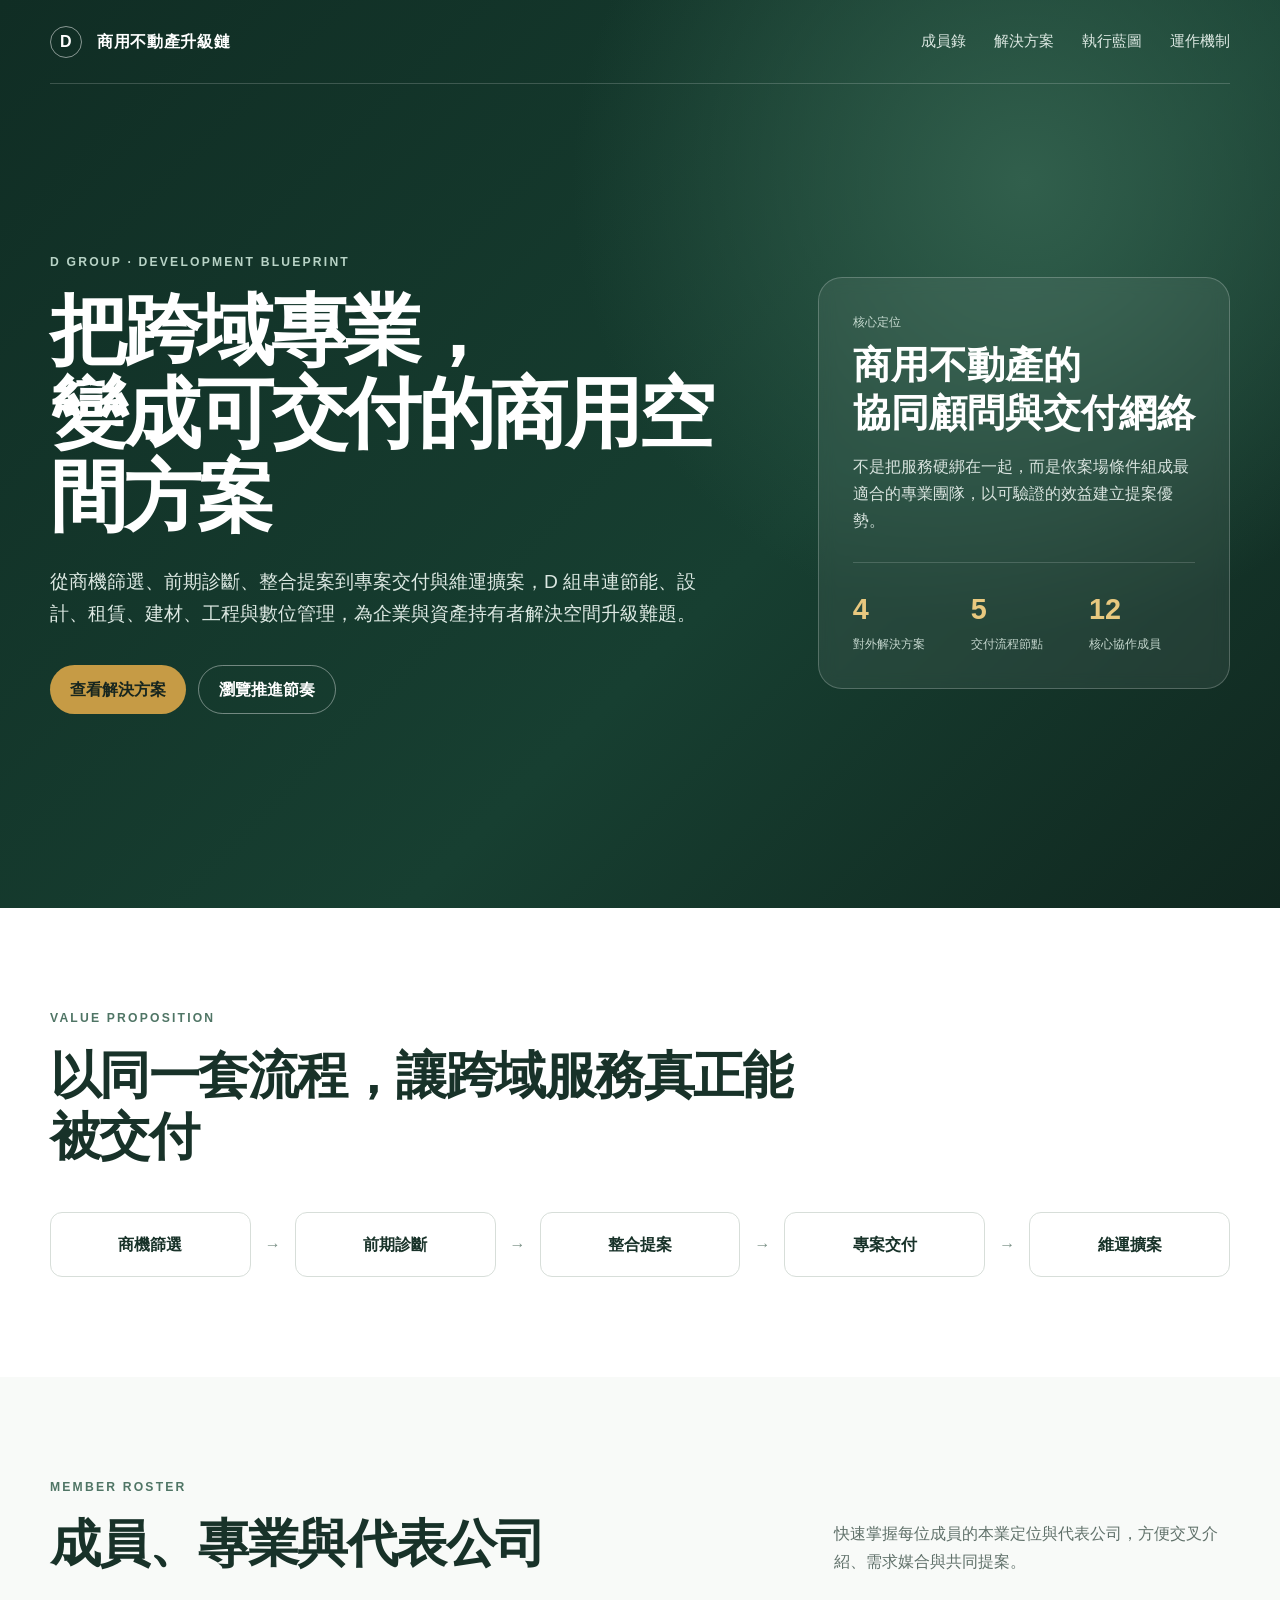
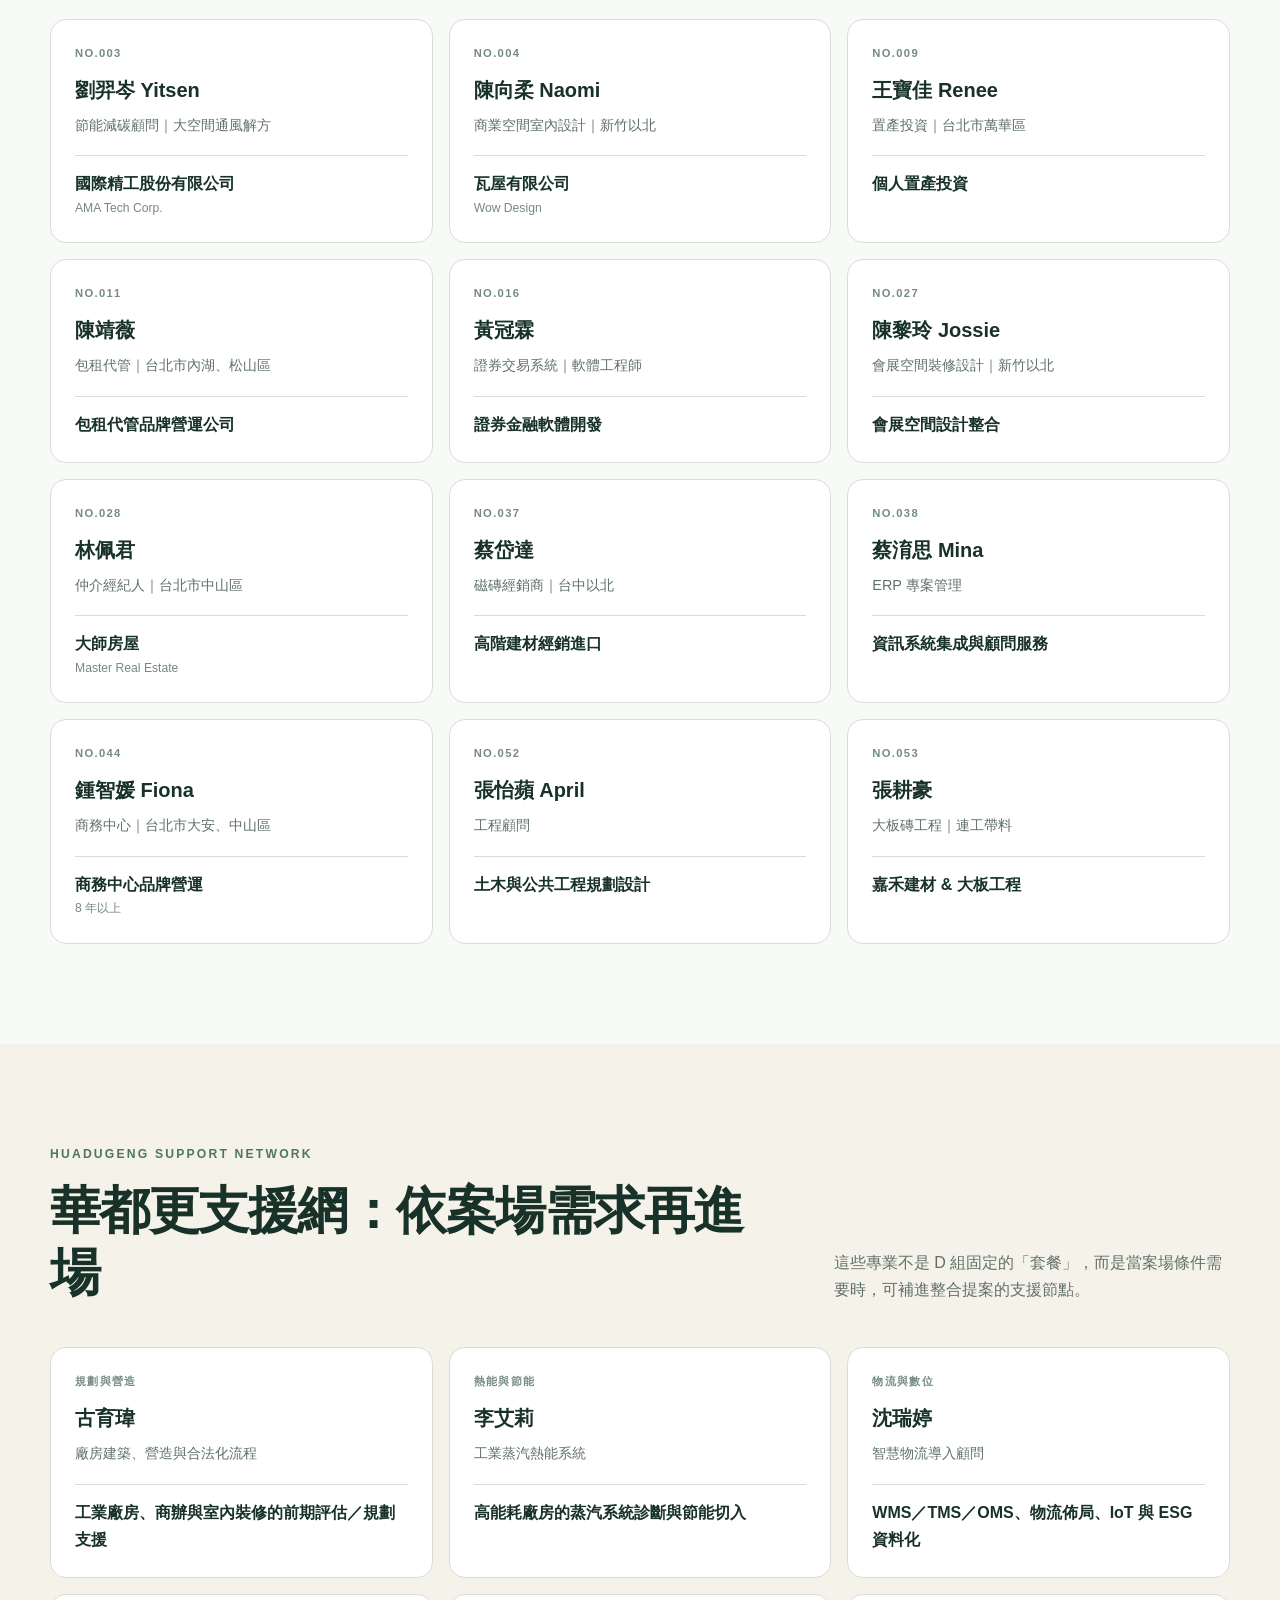
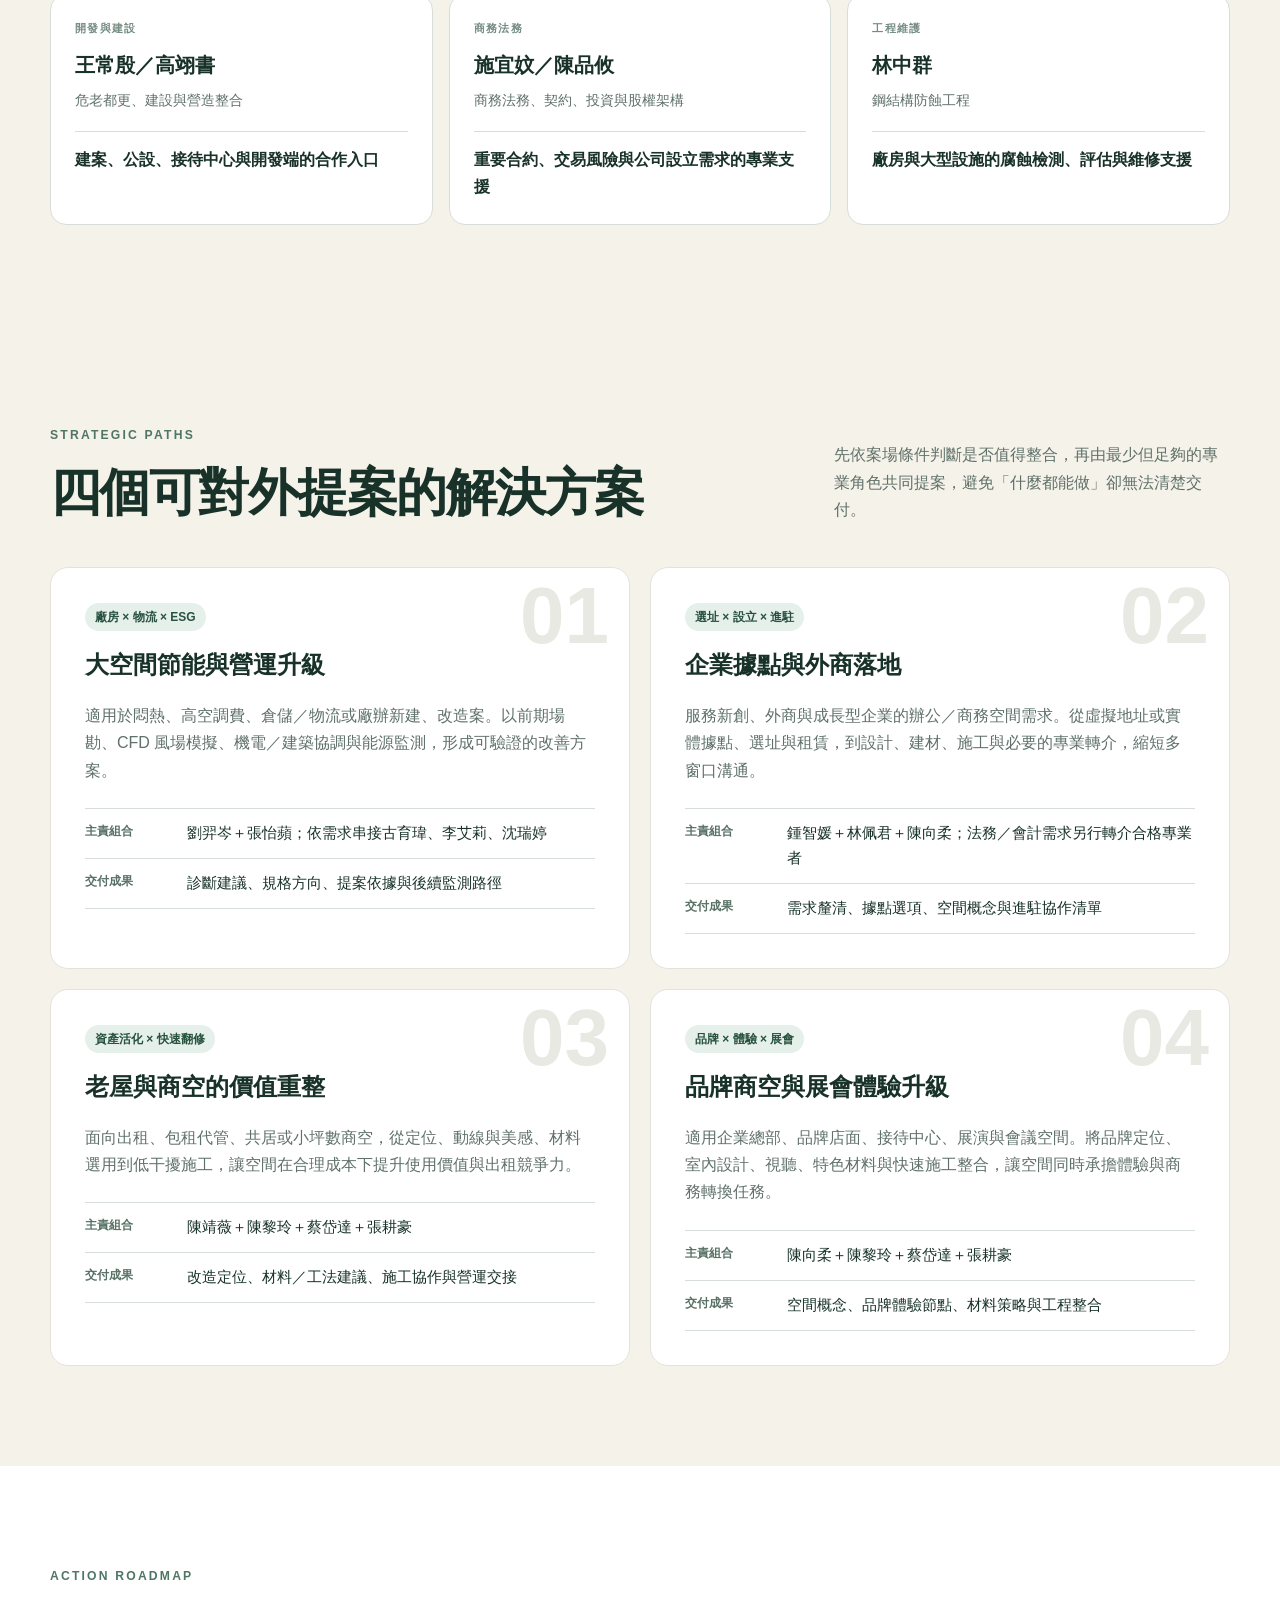
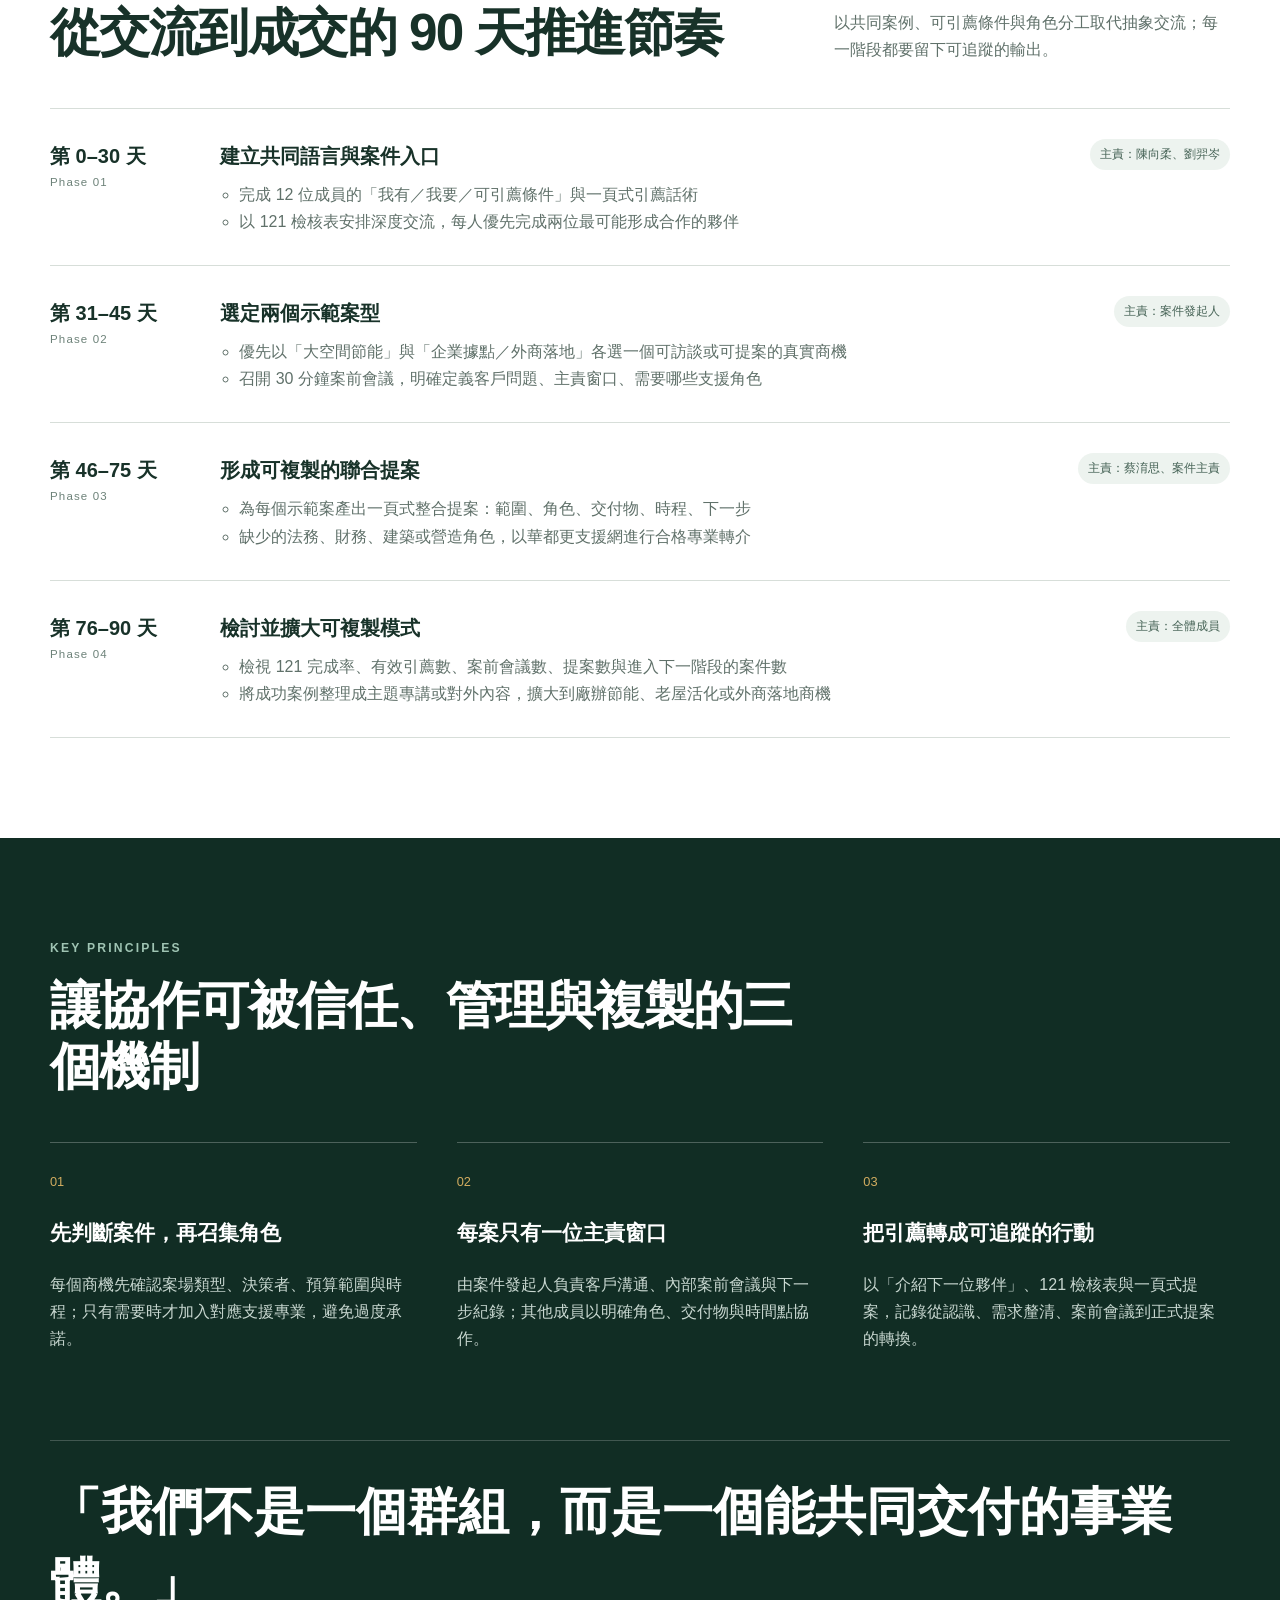
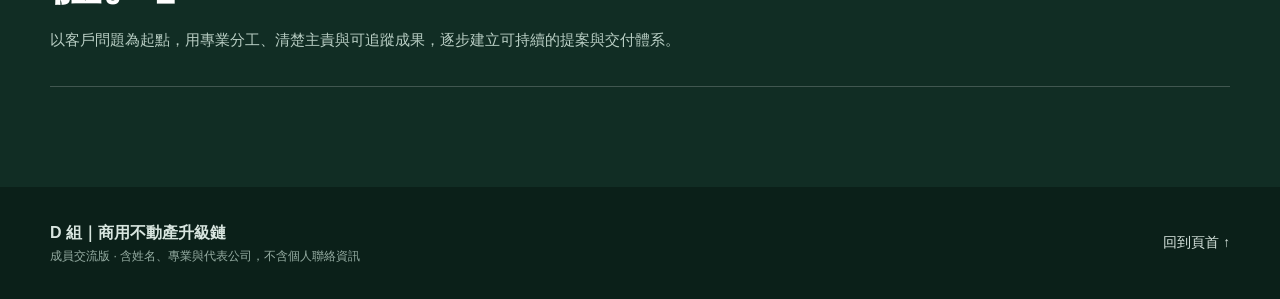
==== index.html @ 863ac212 "Add files via upload" ====
<!doctype html>
<html lang="zh-Hant">
<head>
  <meta charset="utf-8">
  <meta name="viewport" content="width=device-width, initial-scale=1, viewport-fit=cover">
  <meta name="color-scheme" content="light">
  <meta name="theme-color" content="#12372a">
  <meta name="referrer" content="no-referrer">
  <meta name="robots" content="noindex, nofollow, noarchive, nosnippet">
  <meta http-equiv="Content-Security-Policy" content="default-src 'none'; style-src 'self'; img-src 'self' data:; font-src 'self'; base-uri 'none'; form-action 'none'; frame-ancestors 'none'; object-src 'none'; upgrade-insecure-requests">
  <meta http-equiv="Permissions-Policy" content="camera=(), microphone=(), geolocation=(), payment=(), usb=(), interest-cohort=()">
  <meta name="description" content="D 組商用不動產升級鏈：以商機診斷、整合提案、專案交付與維運擴案，提供可執行的協同顧問服務。">
  <title>商用不動產升級鏈｜協同顧問方案</title>
  <link rel="stylesheet" href="assets/site.css">
  <link rel="stylesheet" href="assets/members.css">
</head>
<body>
  <a class="skip-link" href="#main">跳到主要內容</a>
  <header class="hero" id="top">
    <nav class="nav" aria-label="主要導覽">
      <a class="brand" href="#top" aria-label="回到頁首"><span>D</span> 商用不動產升級鏈</a>
      <div class="nav-links">
        <a href="#members">成員錄</a>
        <a href="#strategy">解決方案</a>
        <a href="#roadmap">執行藍圖</a>
        <a href="#principles">運作機制</a>
      </div>
    </nav>

    <div class="hero-grid">
      <div>
        <p class="eyebrow">D GROUP · DEVELOPMENT BLUEPRINT</p>
        <h1>把跨域專業，<br>變成可交付的商用空間方案</h1>
        <p class="lead">從商機篩選、前期診斷、整合提案到專案交付與維運擴案，D 組串連節能、設計、租賃、建材、工程與數位管理，為企業與資產持有者解決空間升級難題。</p>
        <div class="hero-actions">
          <a class="button primary" href="#strategy">查看解決方案</a>
          <a class="button secondary" href="#roadmap">瀏覽推進節奏</a>
        </div>
      </div>
      <aside class="position-card" aria-label="核心定位">
        <p class="card-label">核心定位</p>
        <h2>商用不動產的<br>協同顧問與交付網絡</h2>
        <p>不是把服務硬綁在一起，而是依案場條件組成最適合的專業團隊，以可驗證的效益建立提案優勢。</p>
        <div class="metric-row">
          <div><strong>4</strong><span>對外解決方案</span></div>
          <div><strong>5</strong><span>交付流程節點</span></div>
          <div><strong>12</strong><span>核心協作成員</span></div>
        </div>
      </aside>
    </div>
  </header>

  <main id="main">
    <section class="section intro" aria-labelledby="value-title">
      <div class="section-heading">
        <p class="eyebrow">VALUE PROPOSITION</p>
        <h2 id="value-title">以同一套流程，讓跨域服務真正能被交付</h2>
      </div>
      <div class="value-flow" aria-label="交付流程：商機篩選、前期診斷、整合提案、專案交付、維運擴案">
        <span>商機篩選</span><i aria-hidden="true">→</i>
        <span>前期診斷</span><i aria-hidden="true">→</i>
        <span>整合提案</span><i aria-hidden="true">→</i>
        <span>專案交付</span><i aria-hidden="true">→</i>
        <span>維運擴案</span>
      </div>
    </section>

    <section class="section members" id="members" aria-labelledby="members-title">
      <div class="section-heading split">
        <div><p class="eyebrow">MEMBER ROSTER</p><h2 id="members-title">成員、專業與代表公司</h2></div>
        <p>快速掌握每位成員的本業定位與代表公司，方便交叉介紹、需求媒合與共同提案。</p>
      </div>
      <div class="member-grid">
        <article><p class="member-no">NO.003</p><h3>劉羿岑 Yitsen</h3><p class="member-role">節能減碳顧問｜大空間通風解方</p><p class="company">國際精工股份有限公司 <span>AMA Tech Corp.</span></p></article>
        <article><p class="member-no">NO.004</p><h3>陳向柔 Naomi</h3><p class="member-role">商業空間室內設計｜新竹以北</p><p class="company">瓦屋有限公司 <span>Wow Design</span></p></article>
        <article><p class="member-no">NO.009</p><h3>王寶佳 Renee</h3><p class="member-role">置產投資｜台北市萬華區</p><p class="company">個人置產投資</p></article>
        <article><p class="member-no">NO.011</p><h3>陳靖薇</h3><p class="member-role">包租代管｜台北市內湖、松山區</p><p class="company">包租代管品牌營運公司</p></article>
        <article><p class="member-no">NO.016</p><h3>黃冠霖</h3><p class="member-role">證券交易系統｜軟體工程師</p><p class="company">證券金融軟體開發</p></article>
        <article><p class="member-no">NO.027</p><h3>陳黎玲 Jossie</h3><p class="member-role">會展空間裝修設計｜新竹以北</p><p class="company">會展空間設計整合</p></article>
        <article><p class="member-no">NO.028</p><h3>林佩君</h3><p class="member-role">仲介經紀人｜台北市中山區</p><p class="company">大師房屋 <span>Master Real Estate</span></p></article>
        <article><p class="member-no">NO.037</p><h3>蔡岱達</h3><p class="member-role">磁磚經銷商｜台中以北</p><p class="company">高階建材經銷進口</p></article>
        <article><p class="member-no">NO.038</p><h3>蔡淯思 Mina</h3><p class="member-role">ERP 專案管理</p><p class="company">資訊系統集成與顧問服務</p></article>
        <article><p class="member-no">NO.044</p><h3>鍾智媛 Fiona</h3><p class="member-role">商務中心｜台北市大安、中山區</p><p class="company">商務中心品牌營運 <span>8 年以上</span></p></article>
        <article><p class="member-no">NO.052</p><h3>張怡蘋 April</h3><p class="member-role">工程顧問</p><p class="company">土木與公共工程規劃設計</p></article>
        <article><p class="member-no">NO.053</p><h3>張耕豪</h3><p class="member-role">大板磚工程｜連工帶料</p><p class="company">嘉禾建材 &amp; 大板工程</p></article>
      </div>
    </section>

    <section class="section muted" aria-labelledby="support-title">
      <div class="section-heading split">
        <div><p class="eyebrow">HUADUGENG SUPPORT NETWORK</p><h2 id="support-title">華都更支援網：依案場需求再進場</h2></div>
        <p>這些專業不是 D 組固定的「套餐」，而是當案場條件需要時，可補進整合提案的支援節點。</p>
      </div>
      <div class="member-grid">
        <article><p class="member-no">規劃與營造</p><h3>古育瑋</h3><p class="member-role">廠房建築、營造與合法化流程</p><p class="company">工業廠房、商辦與室內裝修的前期評估／規劃支援</p></article>
        <article><p class="member-no">熱能與節能</p><h3>李艾莉</h3><p class="member-role">工業蒸汽熱能系統</p><p class="company">高能耗廠房的蒸汽系統診斷與節能切入</p></article>
        <article><p class="member-no">物流與數位</p><h3>沈瑞婷</h3><p class="member-role">智慧物流導入顧問</p><p class="company">WMS／TMS／OMS、物流佈局、IoT 與 ESG 資料化</p></article>
        <article><p class="member-no">開發與建設</p><h3>王常殷／高翊書</h3><p class="member-role">危老都更、建設與營造整合</p><p class="company">建案、公設、接待中心與開發端的合作入口</p></article>
        <article><p class="member-no">商務法務</p><h3>施宜妏／陳品攸</h3><p class="member-role">商務法務、契約、投資與股權架構</p><p class="company">重要合約、交易風險與公司設立需求的專業支援</p></article>
        <article><p class="member-no">工程維護</p><h3>林中群</h3><p class="member-role">鋼結構防蝕工程</p><p class="company">廠房與大型設施的腐蝕檢測、評估與維修支援</p></article>
      </div>
    </section>

    <section class="section muted" id="strategy" aria-labelledby="strategy-title">
      <div class="section-heading split">
        <div>
          <p class="eyebrow">STRATEGIC PATHS</p>
          <h2 id="strategy-title">四個可對外提案的解決方案</h2>
        </div>
        <p>先依案場條件判斷是否值得整合，再由最少但足夠的專業角色共同提案，避免「什麼都能做」卻無法清楚交付。</p>
      </div>

      <div class="strategy-grid">
        <article class="strategy-card">
          <div class="number">01</div>
          <p class="tag">廠房 × 物流 × ESG</p>
          <h3>大空間節能與營運升級</h3>
          <p>適用於悶熱、高空調費、倉儲／物流或廠辦新建、改造案。以前期場勘、CFD 風場模擬、機電／建築協調與能源監測，形成可驗證的改善方案。</p>
          <dl><div><dt>主責組合</dt><dd>劉羿岑＋張怡蘋；依需求串接古育瑋、李艾莉、沈瑞婷</dd></div><div><dt>交付成果</dt><dd>診斷建議、規格方向、提案依據與後續監測路徑</dd></div></dl>
        </article>

        <article class="strategy-card">
          <div class="number">02</div>
          <p class="tag">選址 × 設立 × 進駐</p>
          <h3>企業據點與外商落地</h3>
          <p>服務新創、外商與成長型企業的辦公／商務空間需求。從虛擬地址或實體據點、選址與租賃，到設計、建材、施工與必要的專業轉介，縮短多窗口溝通。</p>
          <dl><div><dt>主責組合</dt><dd>鍾智媛＋林佩君＋陳向柔；法務／會計需求另行轉介合格專業者</dd></div><div><dt>交付成果</dt><dd>需求釐清、據點選項、空間概念與進駐協作清單</dd></div></dl>
        </article>

        <article class="strategy-card">
          <div class="number">03</div>
          <p class="tag">資產活化 × 快速翻修</p>
          <h3>老屋與商空的價值重整</h3>
          <p>面向出租、包租代管、共居或小坪數商空，從定位、動線與美感、材料選用到低干擾施工，讓空間在合理成本下提升使用價值與出租競爭力。</p>
          <dl><div><dt>主責組合</dt><dd>陳靖薇＋陳黎玲＋蔡岱達＋張耕豪</dd></div><div><dt>交付成果</dt><dd>改造定位、材料／工法建議、施工協作與營運交接</dd></div></dl>
        </article>

        <article class="strategy-card">
          <div class="number">04</div>
          <p class="tag">品牌 × 體驗 × 展會</p>
          <h3>品牌商空與展會體驗升級</h3>
          <p>適用企業總部、品牌店面、接待中心、展演與會議空間。將品牌定位、室內設計、視聽、特色材料與快速施工整合，讓空間同時承擔體驗與商務轉換任務。</p>
          <dl><div><dt>主責組合</dt><dd>陳向柔＋陳黎玲＋蔡岱達＋張耕豪</dd></div><div><dt>交付成果</dt><dd>空間概念、品牌體驗節點、材料策略與工程整合</dd></div></dl>
        </article>
      </div>
    </section>

    <section class="section" id="roadmap" aria-labelledby="roadmap-title">
      <div class="section-heading split">
        <div>
          <p class="eyebrow">ACTION ROADMAP</p>
          <h2 id="roadmap-title">從交流到成交的 90 天推進節奏</h2>
        </div>
        <p>以共同案例、可引薦條件與角色分工取代抽象交流；每一階段都要留下可追蹤的輸出。</p>
      </div>

      <ol class="timeline">
        <li>
          <div class="time"><strong>第 0–30 天</strong><span>Phase 01</span></div>
          <div class="timeline-body"><h3>建立共同語言與案件入口</h3><ul><li>完成 12 位成員的「我有／我要／可引薦條件」與一頁式引薦話術</li><li>以 121 檢核表安排深度交流，每人優先完成兩位最可能形成合作的夥伴</li></ul></div>
          <span class="owner">主責：陳向柔、劉羿岑</span>
        </li>
        <li>
          <div class="time"><strong>第 31–45 天</strong><span>Phase 02</span></div>
          <div class="timeline-body"><h3>選定兩個示範案型</h3><ul><li>優先以「大空間節能」與「企業據點／外商落地」各選一個可訪談或可提案的真實商機</li><li>召開 30 分鐘案前會議，明確定義客戶問題、主責窗口、需要哪些支援角色</li></ul></div>
          <span class="owner">主責：案件發起人</span>
        </li>
        <li>
          <div class="time"><strong>第 46–75 天</strong><span>Phase 03</span></div>
          <div class="timeline-body"><h3>形成可複製的聯合提案</h3><ul><li>為每個示範案產出一頁式整合提案：範圍、角色、交付物、時程、下一步</li><li>缺少的法務、財務、建築或營造角色，以華都更支援網進行合格專業轉介</li></ul></div>
          <span class="owner">主責：蔡淯思、案件主責</span>
        </li>
        <li>
          <div class="time"><strong>第 76–90 天</strong><span>Phase 04</span></div>
          <div class="timeline-body"><h3>檢討並擴大可複製模式</h3><ul><li>檢視 121 完成率、有效引薦數、案前會議數、提案數與進入下一階段的案件數</li><li>將成功案例整理成主題專講或對外內容，擴大到廠辦節能、老屋活化或外商落地商機</li></ul></div>
          <span class="owner">主責：全體成員</span>
        </li>
      </ol>
    </section>

    <section class="section dark" id="principles" aria-labelledby="principles-title">
      <div class="section-heading">
        <p class="eyebrow">KEY PRINCIPLES</p>
        <h2 id="principles-title">讓協作可被信任、管理與複製的三個機制</h2>
      </div>
      <div class="principle-grid">
        <article><span>01</span><h3>先判斷案件，再召集角色</h3><p>每個商機先確認案場類型、決策者、預算範圍與時程；只有需要時才加入對應支援專業，避免過度承諾。</p></article>
        <article><span>02</span><h3>每案只有一位主責窗口</h3><p>由案件發起人負責客戶溝通、內部案前會議與下一步紀錄；其他成員以明確角色、交付物與時間點協作。</p></article>
        <article><span>03</span><h3>把引薦轉成可追蹤的行動</h3><p>以「介紹下一位夥伴」、121 檢核表與一頁式提案，記錄從認識、需求釐清、案前會議到正式提案的轉換。</p></article>
      </div>
      <blockquote>「我們不是一個群組，而是一個能共同交付的事業體。」<small>以客戶問題為起點，用專業分工、清楚主責與可追蹤成果，逐步建立可持續的提案與交付體系。</small></blockquote>
    </section>
  </main>

  <footer>
    <p><strong>D 組｜商用不動產升級鏈</strong><span>成員交流版 · 含姓名、專業與代表公司，不含個人聯絡資訊</span></p>
    <a href="#top">回到頁首 ↑</a>
  </footer>
</body>
</html>
---- assets/site.css ----
:root{--ink:#183229;--green:#12372a;--mint:#dfece5;--cream:#f5f2e9;--gold:#c69b45;--line:#d7ded9;--muted:#60716a;--white:#fff;--max:1180px}*{box-sizing:border-box}html{scroll-behavior:smooth}body{margin:0;color:var(--ink);background:#fff;font-family:-apple-system,BlinkMacSystemFont,"Segoe UI","Noto Sans TC","PingFang TC","Microsoft JhengHei",sans-serif;line-height:1.7}a{color:inherit}.skip-link{position:absolute;left:-9999px;top:8px;background:#fff;padding:8px 14px;z-index:10}.skip-link:focus{left:8px}.hero{min-height:92vh;color:#fff;background:radial-gradient(circle at 80% 20%,#315f4c 0,transparent 36%),linear-gradient(135deg,#102d24,#173f31 60%,#10271f);padding:0 max(24px,calc((100vw - var(--max))/2)) 80px}.nav{height:84px;display:flex;align-items:center;justify-content:space-between;border-bottom:1px solid rgba(255,255,255,.18)}.brand{text-decoration:none;font-weight:700;letter-spacing:.04em}.brand span{display:inline-grid;place-items:center;width:32px;height:32px;margin-right:10px;border:1px solid rgba(255,255,255,.5);border-radius:50%}.nav-links{display:flex;gap:28px}.nav-links a{text-decoration:none;color:#dce8e2;font-size:.92rem}.nav-links a:hover,.nav-links a:focus{color:#fff}.hero-grid{display:grid;grid-template-columns:1.35fr .8fr;gap:72px;align-items:center;min-height:calc(92vh - 84px);padding-top:54px}.eyebrow{margin:0 0 16px;color:#b8d3c6;font-size:.76rem;font-weight:800;letter-spacing:.18em}.hero h1{max-width:760px;margin:0;font-size:clamp(2.65rem,6vw,5.4rem);line-height:1.08;letter-spacing:-.045em}.lead{max-width:680px;margin:28px 0 0;color:#dce8e2;font-size:clamp(1rem,1.8vw,1.2rem)}.hero-actions{display:flex;gap:12px;flex-wrap:wrap;margin-top:34px}.button{display:inline-flex;min-height:48px;align-items:center;padding:10px 20px;border-radius:999px;text-decoration:none;font-weight:700}.button.primary{background:var(--gold);color:#17261f}.button.secondary{border:1px solid rgba(255,255,255,.4)}.position-card{padding:34px;border:1px solid rgba(255,255,255,.22);border-radius:24px;background:rgba(255,255,255,.07);backdrop-filter:blur(8px)}.card-label{margin:0;color:#c8dcd2;font-size:.78rem}.position-card h2{margin:8px 0 12px;font-size:clamp(1.7rem,3vw,2.5rem);line-height:1.25}.position-card>p:not(.card-label){color:#d9e4df}.metric-row{display:grid;grid-template-columns:repeat(3,1fr);gap:12px;margin-top:28px;padding-top:22px;border-top:1px solid rgba(255,255,255,.16)}.metric-row div{display:flex;flex-direction:column}.metric-row strong{font-size:1.8rem;color:#e8c87f}.metric-row span{font-size:.74rem;color:#c5d7ce}.section{padding:100px max(24px,calc((100vw - var(--max))/2))}.section.muted{background:var(--cream)}.section-heading{margin-bottom:44px}.section-heading h2{max-width:760px;margin:0;font-size:clamp(2rem,4vw,3.4rem);line-height:1.2;letter-spacing:-.03em}.section-heading .eyebrow{color:#4f7565}.section-heading.split{display:grid;grid-template-columns:1.3fr .7fr;gap:48px;align-items:end}.section-heading.split>p{margin:0;color:var(--muted)}.value-flow{display:flex;align-items:center;justify-content:space-between;gap:14px}.value-flow span{flex:1;padding:18px 14px;text-align:center;border:1px solid var(--line);border-radius:12px;font-weight:700}.value-flow i{font-style:normal;color:#7c9288}.strategy-grid{display:grid;grid-template-columns:repeat(2,1fr);gap:20px}.strategy-card{position:relative;overflow:hidden;padding:34px;background:#fff;border:1px solid #e4e2da;border-radius:18px}.strategy-card .number{position:absolute;right:20px;top:8px;color:#e9e9e3;font-size:5rem;font-weight:800;line-height:1}.tag{display:inline-block;margin:0 0 14px;padding:4px 10px;color:#285240;background:#e6f0ea;border-radius:999px;font-size:.75rem;font-weight:800}.strategy-card h3{position:relative;margin:0 0 12px;font-size:1.5rem}.strategy-card>p:not(.tag){position:relative;color:var(--muted)}dl{margin:24px 0 0;border-top:1px solid var(--line)}dl div{display:grid;grid-template-columns:90px 1fr;gap:12px;padding:12px 0;border-bottom:1px solid var(--line)}dt{font-size:.78rem;font-weight:800;color:#587166}dd{margin:0;font-size:.92rem}.timeline{list-style:none;margin:0;padding:0;border-top:1px solid var(--line)}.timeline>li{display:grid;grid-template-columns:140px 1fr 180px;gap:30px;padding:30px 0;border-bottom:1px solid var(--line)}.time{display:flex;flex-direction:column}.time strong{font-size:1.25rem}.time span{color:#6d8279;font-size:.72rem;letter-spacing:.1em}.timeline h3{margin:0 0 8px;font-size:1.25rem}.timeline ul{margin:0;padding-left:1.2em;color:var(--muted)}.owner{justify-self:end;align-self:start;padding:5px 10px;border-radius:999px;background:#edf3ef;color:#456255;font-size:.77rem}.dark{color:#fff;background:#112d24}.dark .eyebrow{color:#9fc4b3}.principle-grid{display:grid;grid-template-columns:repeat(3,1fr);gap:40px}.principle-grid article{border-top:1px solid rgba(255,255,255,.25);padding-top:24px}.principle-grid span{color:#d3ad60;font-size:.8rem}.principle-grid h3{font-size:1.3rem}.principle-grid p{color:#c8d7d0}blockquote{margin:72px 0 0;padding:36px 0;border-top:1px solid rgba(255,255,255,.2);border-bottom:1px solid rgba(255,255,255,.2);font-size:clamp(1.7rem,4vw,3.2rem);line-height:1.35;font-weight:700}blockquote small{display:block;margin-top:14px;color:#b9cec4;font-size:.95rem;font-weight:400}footer{display:flex;align-items:center;justify-content:space-between;gap:20px;padding:32px max(24px,calc((100vw - var(--max))/2));background:#0b2019;color:#d8e5df}footer p{display:flex;flex-direction:column;margin:0}footer span{font-size:.76rem;color:#96ada3}footer a{text-decoration:none;font-size:.85rem}@media(max-width:820px){.hero{min-height:auto;padding-bottom:64px}.nav-links{display:none}.hero-grid{grid-template-columns:1fr;gap:40px;min-height:auto;padding-top:64px}.position-card{padding:26px}.section{padding-top:72px;padding-bottom:72px}.section-heading.split{grid-template-columns:1fr;gap:20px}.value-flow{display:grid;grid-template-columns:1fr}.value-flow i{display:none}.strategy-grid{grid-template-columns:1fr}.timeline>li{grid-template-columns:92px 1fr;gap:18px}.owner{grid-column:2;justify-self:start}.principle-grid{grid-template-columns:1fr;gap:28px}}@media(max-width:520px){.hero{padding-left:20px;padding-right:20px}.nav{height:70px}.brand{font-size:.9rem}.hero h1{font-size:2.65rem}.hero-actions{flex-direction:column}.button{justify-content:center}.metric-row{gap:8px}.metric-row strong{font-size:1.5rem}.section{padding:64px 20px}.strategy-card{padding:26px 22px}.timeline>li{grid-template-columns:1fr}.owner{grid-column:1}.time{flex-direction:row;gap:12px;align-items:baseline}.principle-grid{gap:18px}footer{align-items:flex-start;flex-direction:column}}@media(prefers-reduced-motion:reduce){html{scroll-behavior:auto}}@media print{.nav,.hero-actions,footer a{display:none}.hero{min-height:auto;background:#fff;color:#111;padding-bottom:40px}.lead,.position-card>p:not(.card-label){color:#333}.position-card{border:1px solid #bbb}.section{padding-top:40px;padding-bottom:40px}.dark{background:#fff;color:#111}.dark p,.dark .eyebrow,blockquote small{color:#333}.strategy-card{break-inside:avoid}}
---- assets/members.css ----
.members{background:#f8faf8}.member-grid{display:grid;grid-template-columns:repeat(3,1fr);gap:16px}.member-grid article{padding:24px;border:1px solid var(--line);border-radius:16px;background:#fff}.member-no{margin:0 0 10px;color:#758c82;font-size:.7rem;font-weight:800;letter-spacing:.12em}.member-grid h3{margin:0;font-size:1.25rem}.member-role{margin:6px 0 18px;color:var(--muted);font-size:.9rem}.company{margin:0;padding-top:14px;border-top:1px solid var(--line);font-weight:750}.company span{display:block;color:#768980;font-size:.76rem;font-weight:500}@media(max-width:820px){.member-grid{grid-template-columns:repeat(2,1fr)}}@media(max-width:520px){.member-grid{grid-template-columns:1fr}.member-grid article{padding:22px}}
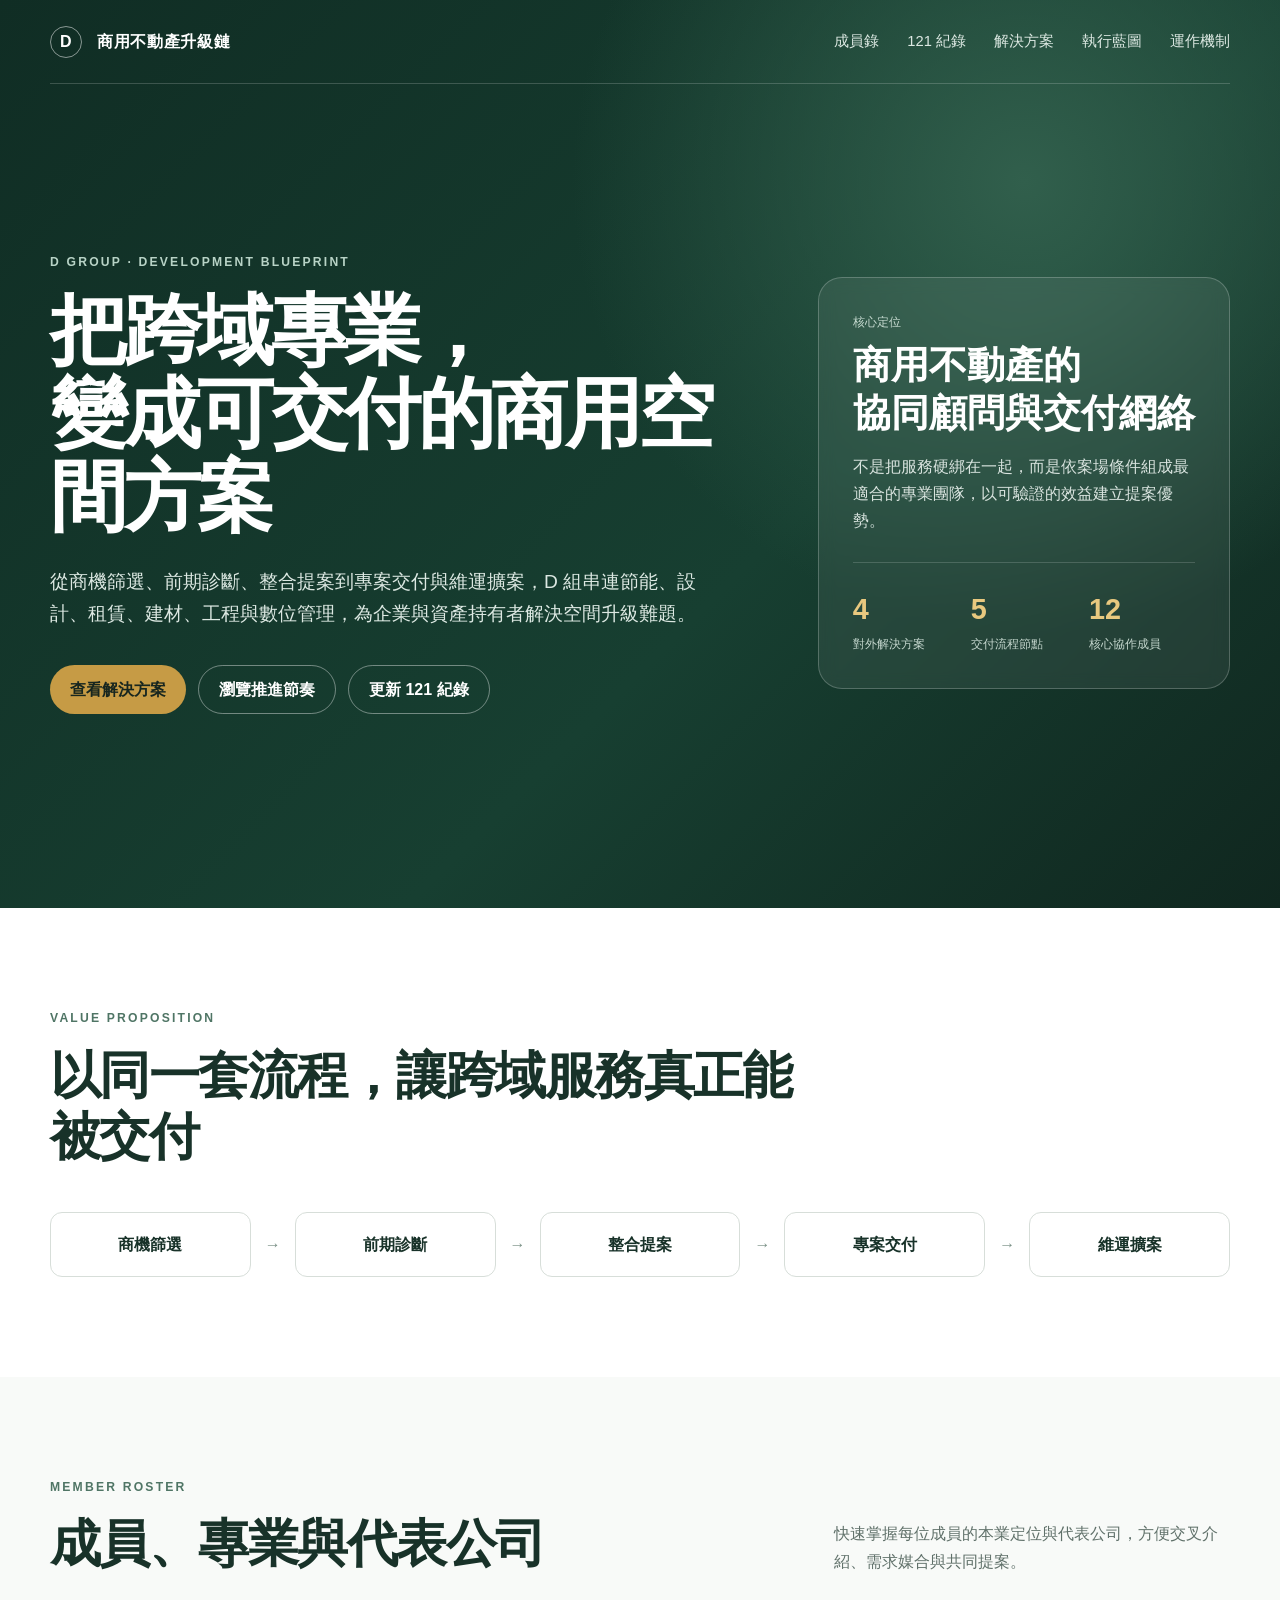
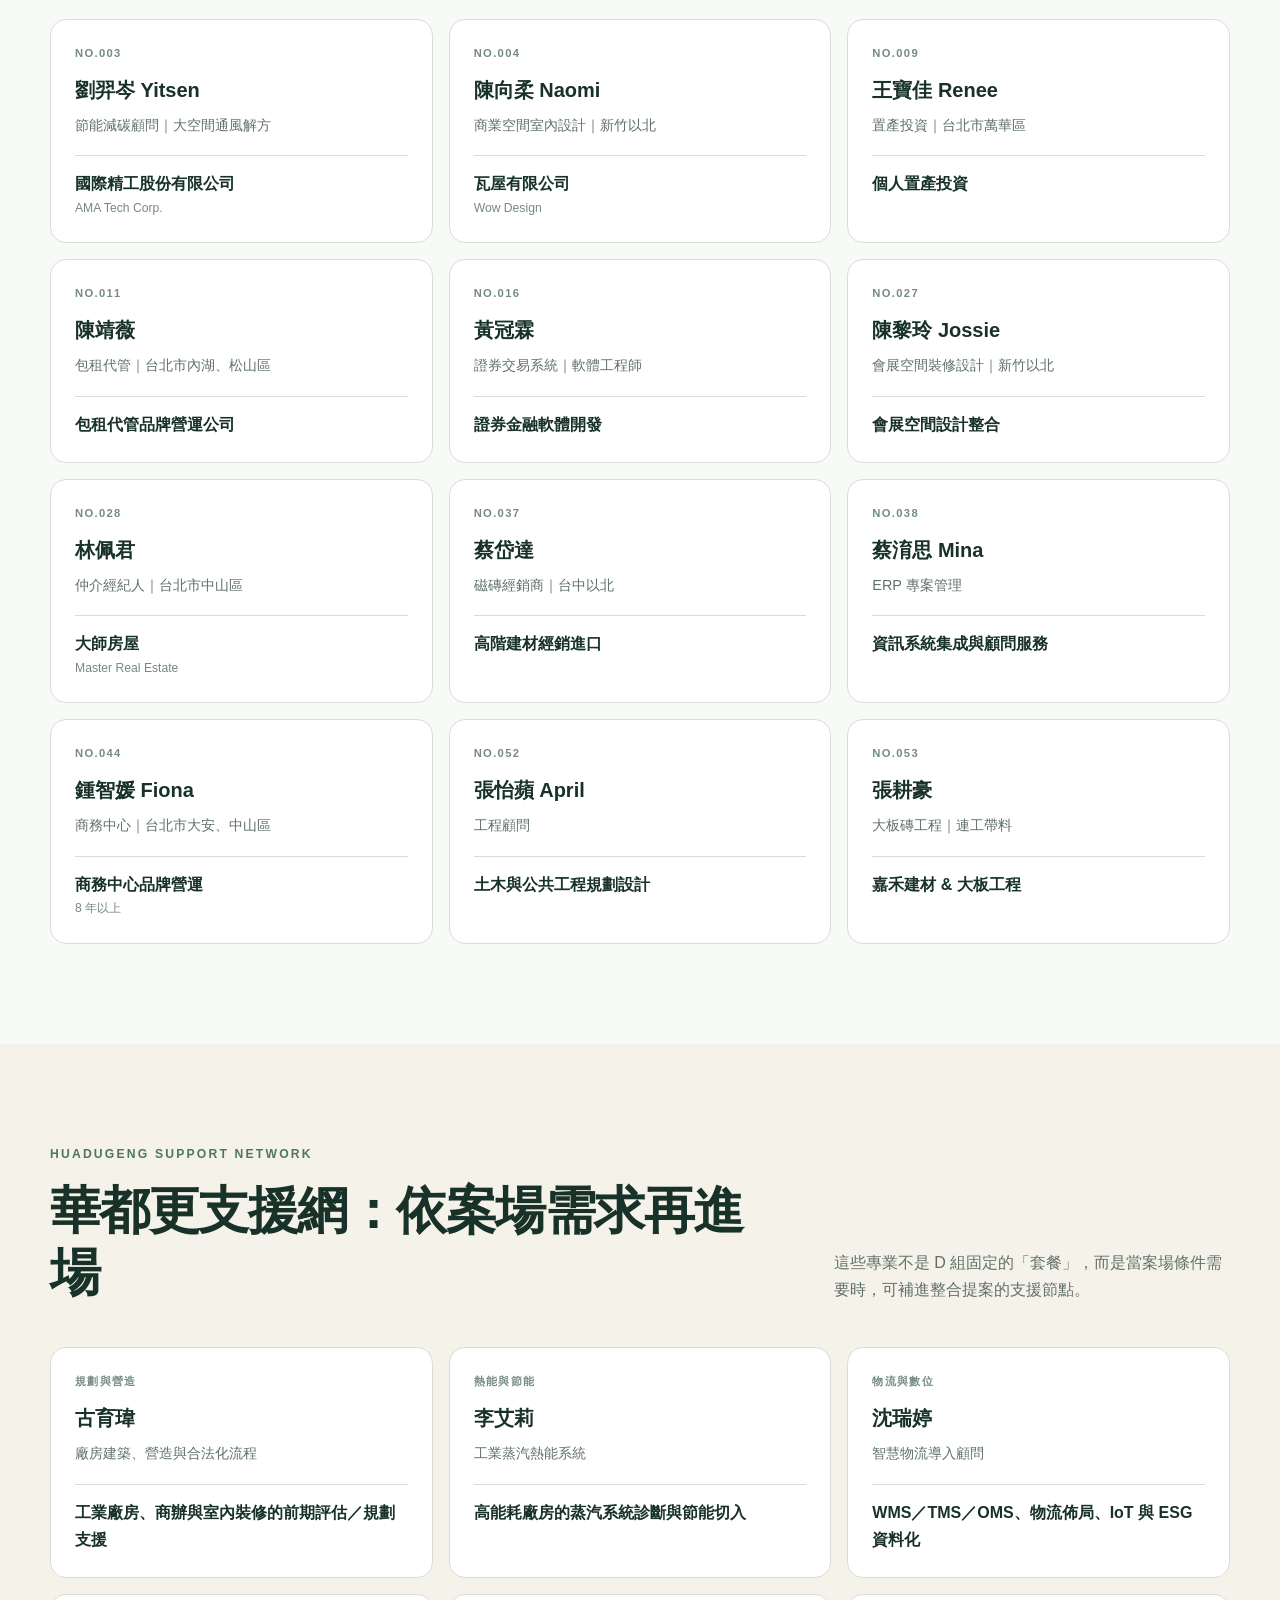
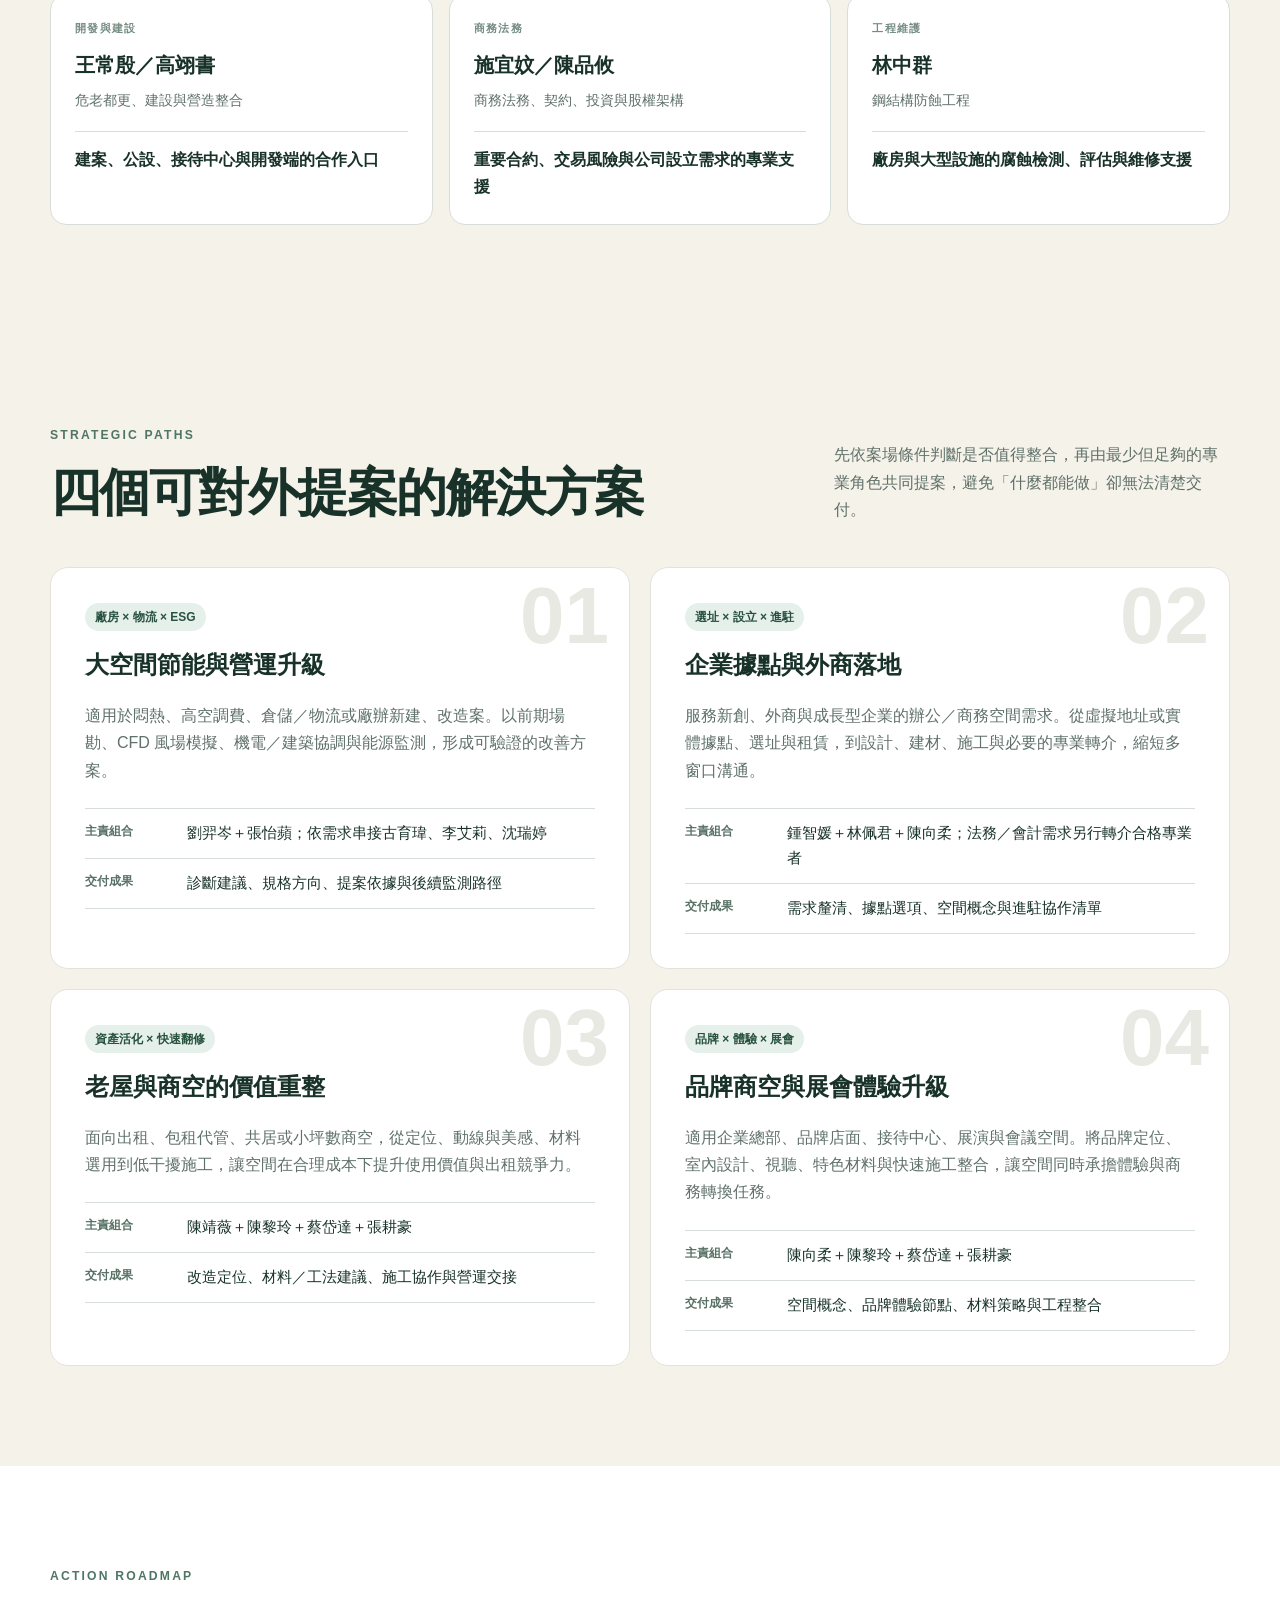
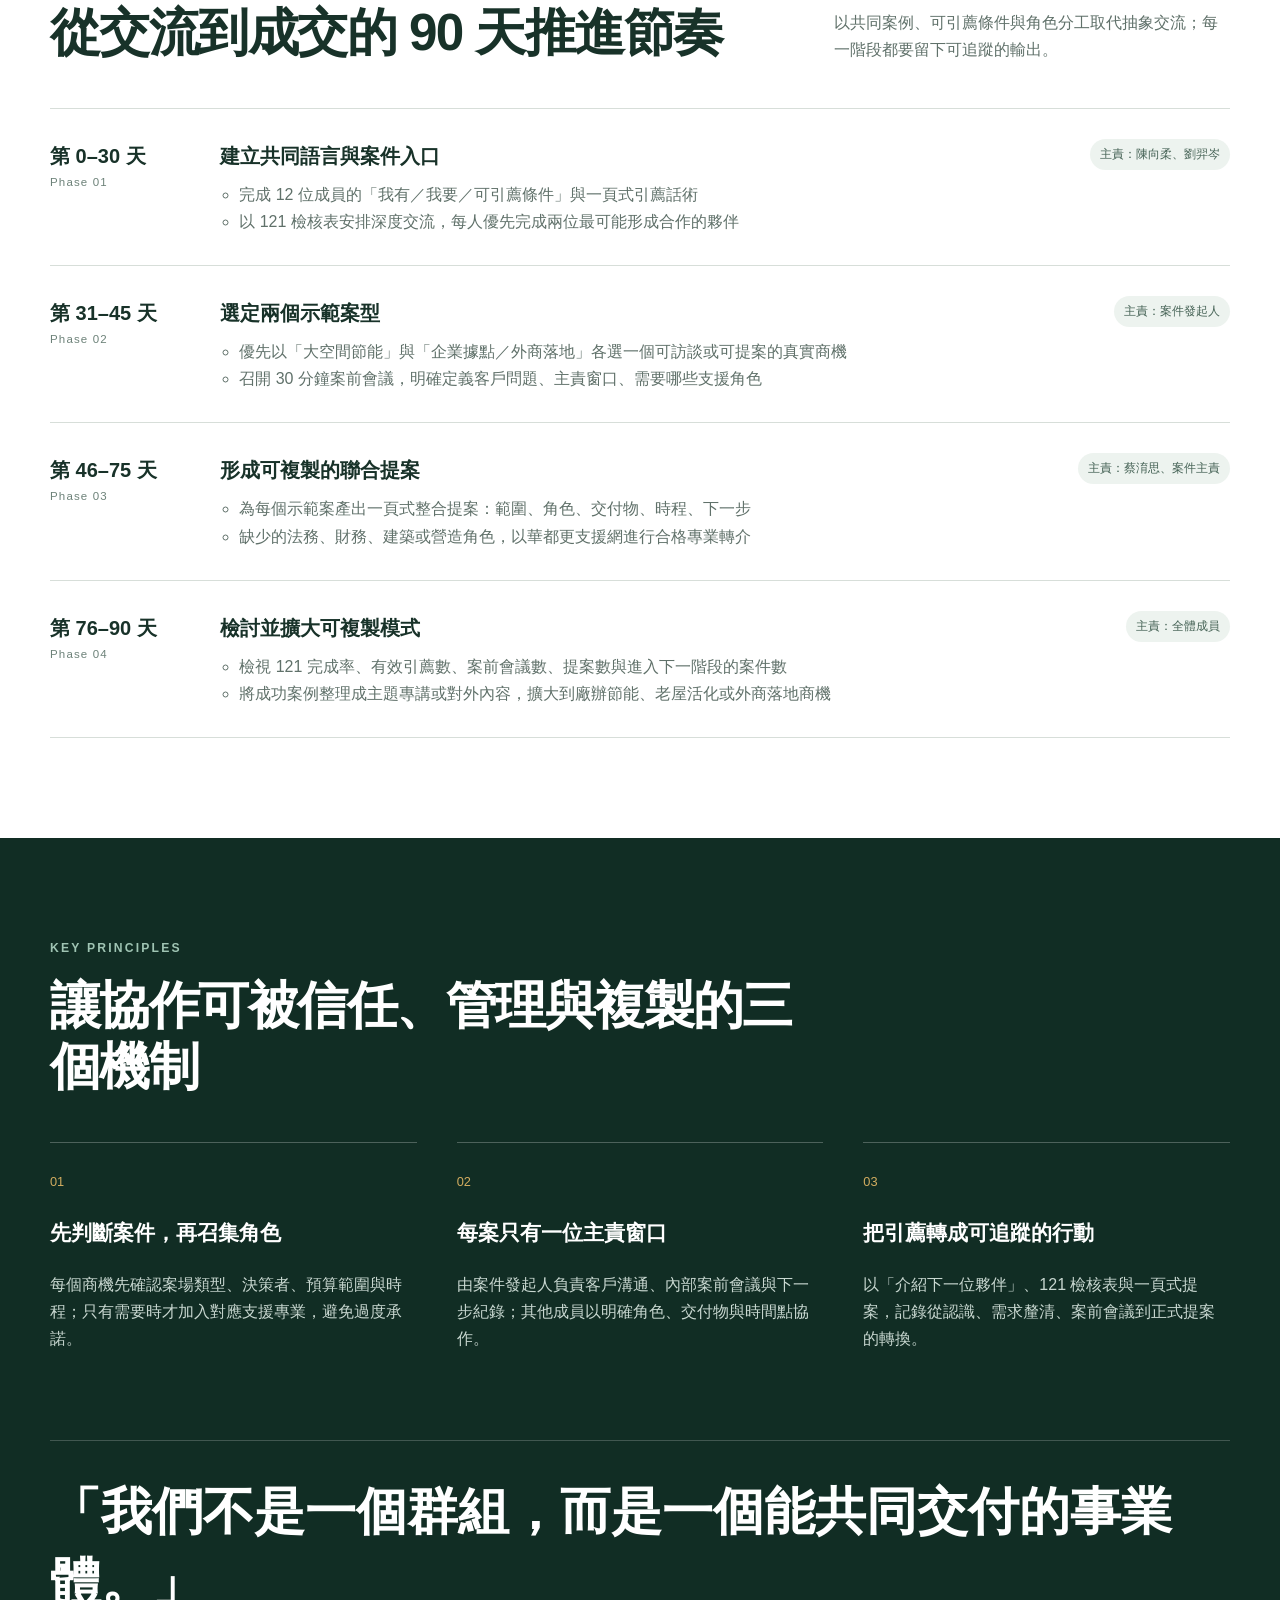
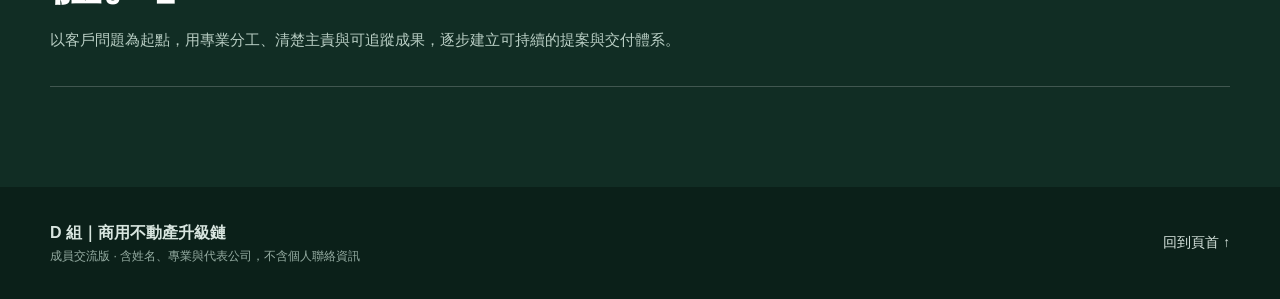
==== commit ce14f5d6: "增 121 互動紀錄與雲端寫入功能 增 121 互動紀錄與雲端寫入功能" ====
--- a/index.html
+++ b/index.html
@@ -21,6 +21,7 @@
       <a class="brand" href="#top" aria-label="回到頁首"><span>D</span> 商用不動產升級鏈</a>
       <div class="nav-links">
         <a href="#members">成員錄</a>
+        <a href="121.html">121 紀錄</a>
         <a href="#strategy">解決方案</a>
         <a href="#roadmap">執行藍圖</a>
         <a href="#principles">運作機制</a>
@@ -35,6 +36,7 @@
         <div class="hero-actions">
           <a class="button primary" href="#strategy">查看解決方案</a>
           <a class="button secondary" href="#roadmap">瀏覽推進節奏</a>
+          <a class="button secondary" href="121.html">更新 121 紀錄</a>
         </div>
       </div>
       <aside class="position-card" aria-label="核心定位">
